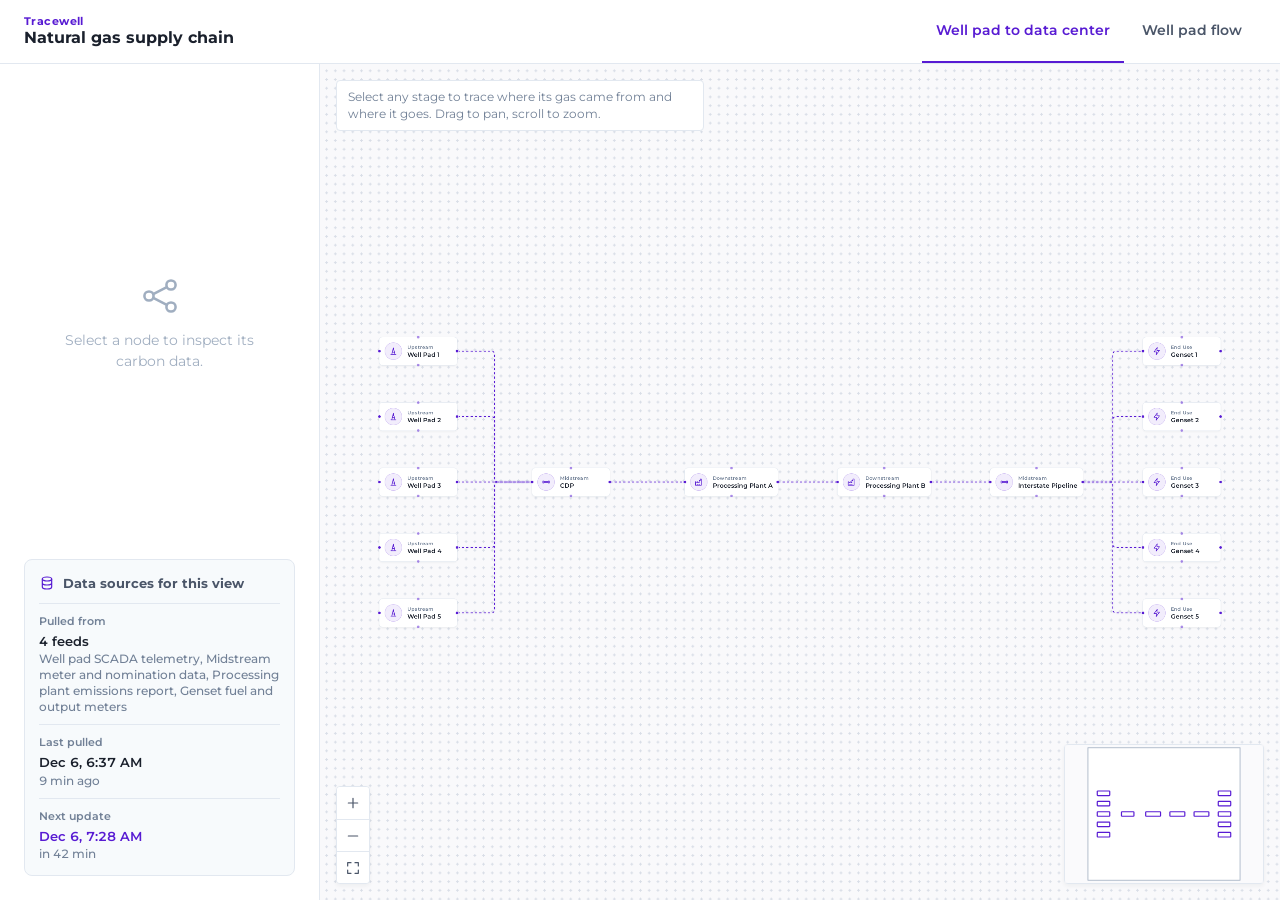
==== index.html @ 95843fae "Initial import from Webflow" ====
<!doctype html>
<html lang="en">
<head>
<meta charset="UTF-8" />
<meta name="viewport" content="width=device-width, initial-scale=1, viewport-fit=cover" />
<title>Natural gas supply chain — Tracewell</title>
<link rel="preconnect" href="https://fonts.googleapis.com" />
<link rel="preconnect" href="https://fonts.gstatic.com" crossorigin />
<link href="https://fonts.googleapis.com/css2?family=Montserrat:wght@400;500;600;700;800&display=swap" rel="stylesheet" />
<link rel="stylesheet" href="assets/tokens.css" />
<link rel="stylesheet" href="assets/twsc.css" />
</head>
<body data-twsc-standalone>
<div id="twsc-root"></div>
<script src="assets/twsc.js" defer></script>
</body>
</html>
---- assets/tokens.css ----
/* GENERATED from tokens.json by scripts/build-tokens.mjs. Do not edit by hand. */
#twsc-root {
  --twsc-font: "Montserrat", system-ui, -apple-system, "Segoe UI", Roboto, sans-serif;
  --twsc-bg: #F9F9FB;
  --twsc-surface: #FFFFFF;
  --twsc-surface-2: #F7FAFC;
  --twsc-primary: #581BD3;
  --twsc-primary-soft: rgba(88, 27, 211, 0.08);
  --twsc-primary-line: rgba(88, 27, 211, 0.2);
  --twsc-border: #E2E8F0;
  --twsc-text: #1A202C;
  --twsc-text-2: #4A5568;
  --twsc-muted: #718096;
  --twsc-faint: #A0AEC0;
  --twsc-chip: #EDF2F7;
  --twsc-dot: #D9DEE7;
  --twsc-edge-dim: #CBD2DC;
  --twsc-label-bg: #1A202C;
  --twsc-label-fg: #FFFFFF;
  --twsc-mask: rgba(249, 249, 251, 0.72);
  --twsc-shadow: 0 2px 4px rgba(26, 32, 44, 0.05);
  --twsc-glow: 0 0 15px rgba(88, 27, 211, 0.3);
}
@media (prefers-color-scheme: dark) {
  #twsc-root:not([data-theme="light"]) {
    --twsc-bg: #13111A;
    --twsc-surface: #1C1926;
    --twsc-surface-2: #221F2E;
    --twsc-primary: #9E74FF;
    --twsc-primary-soft: rgba(158, 116, 255, 0.12);
    --twsc-primary-line: rgba(158, 116, 255, 0.3);
    --twsc-border: #2F2B3F;
    --twsc-text: #ECEAF3;
    --twsc-text-2: #BDB8CF;
    --twsc-muted: #9A94AE;
    --twsc-faint: #736D86;
    --twsc-chip: #2A2638;
    --twsc-dot: #2C2839;
    --twsc-edge-dim: #3A3550;
    --twsc-label-bg: #ECEAF3;
    --twsc-label-fg: #13111A;
    --twsc-mask: rgba(19, 17, 26, 0.72);
    --twsc-shadow: 0 2px 4px rgba(0,0,0,0.3);
    --twsc-glow: 0 0 16px rgba(158,116,255,0.35);
  }
}
#twsc-root[data-theme="dark"] {
  --twsc-bg: #13111A;
  --twsc-surface: #1C1926;
  --twsc-surface-2: #221F2E;
  --twsc-primary: #9E74FF;
  --twsc-primary-soft: rgba(158, 116, 255, 0.12);
  --twsc-primary-line: rgba(158, 116, 255, 0.3);
  --twsc-border: #2F2B3F;
  --twsc-text: #ECEAF3;
  --twsc-text-2: #BDB8CF;
  --twsc-muted: #9A94AE;
  --twsc-faint: #736D86;
  --twsc-chip: #2A2638;
  --twsc-dot: #2C2839;
  --twsc-edge-dim: #3A3550;
  --twsc-label-bg: #ECEAF3;
  --twsc-label-fg: #13111A;
  --twsc-mask: rgba(19, 17, 26, 0.72);
  --twsc-shadow: 0 2px 4px rgba(0,0,0,0.3);
  --twsc-glow: 0 0 16px rgba(158,116,255,0.35);
}
---- assets/twsc.css ----
/* Tracewell — natural gas supply chain prototype styles.
   Every rule is scoped to #twsc-root so it can't leak into a host site like Webflow. */
/* Isolation: reset host-site styles on every element this widget uses */
#twsc-root { all: initial; display: block; box-sizing: border-box; font-family: var(--twsc-font); color: var(--twsc-text);
  background: var(--twsc-bg); -webkit-font-smoothing: antialiased; line-height: 1.5; font-size: 16px; text-align: left; }
#twsc-root *, #twsc-root *::before, #twsc-root *::after { box-sizing: border-box; }
#twsc-root :is(div, header, nav, section, aside, p, h1, h2, h3, h4, ul, li, dl, dt, dd, span, small, strong, b, i, a, button, input) {
  margin: 0; padding: 0; border: 0; background: none; box-shadow: none; outline: 0; float: none; position: static;
  width: auto; height: auto; min-width: 0; max-width: none; min-height: 0; max-height: none;
  font: inherit; color: inherit; line-height: inherit; letter-spacing: normal; text-transform: none; text-decoration: none;
  text-align: inherit; text-shadow: none; opacity: 1; transform: none; filter: none; border-radius: 0; list-style: none;
  visibility: visible; transition: none; animation: none; overflow: visible; z-index: auto;
  top: auto; right: auto; bottom: auto; left: auto; flex: 0 1 auto; flex-direction: row; flex-wrap: nowrap; order: 0;
  justify-content: normal; align-items: normal; align-self: auto; gap: normal; grid-template-columns: none; white-space: normal;
  vertical-align: baseline; clip-path: none; }
#twsc-root :is(div, header, nav, section, aside, p, h1, h2, h3, h4, dl, dt, dd, ul, li) { display: block; }
#twsc-root :is(span, small, strong, b, a) { display: inline; }
#twsc-root :is(strong, b) { font-weight: 700; }
#twsc-root button { display: inline-block; cursor: pointer; -webkit-appearance: none; appearance: none; }
#twsc-root svg { display: inline-block; overflow: visible; max-width: none; max-height: none; fill: none; stroke: none; vertical-align: baseline; }
#twsc-root svg * { fill: none; stroke: none; }
#twsc-root svg.twsc-i * { stroke: currentColor; }
#twsc-root [hidden] { display: none !important; }
#twsc-root :focus-visible { outline: 2px solid var(--twsc-primary); outline-offset: 2px; }

/* Design tokens (colors, shadows, font) live in tokens.json → assets/tokens.css.
   Only layout-level root settings stay here. */
#twsc-root { box-sizing: border-box; padding-top: env(safe-area-inset-top, 0px); padding-bottom: env(safe-area-inset-bottom, 0px); color-scheme: light; }
@media (prefers-color-scheme: dark) { #twsc-root:not([data-theme="light"]) { color-scheme: dark; } }
#twsc-root[data-theme="dark"] { color-scheme: dark; }
#twsc-root *, #twsc-root *::before, #twsc-root *::after { box-sizing: inherit; }
#twsc-root [hidden] { display: none !important; }
#twsc-root button { font: inherit; color: inherit; cursor: pointer; }
#twsc-root :focus-visible { outline: 2px solid var(--twsc-primary); outline-offset: 2px; }
#twsc-root svg.twsc-i { width: 20px; height: 20px; fill: none; stroke: currentColor; stroke-width: 1.8; stroke-linecap: round; stroke-linejoin: round; flex: none; }
#twsc-root .twsc-app { display: flex; flex-direction: column; height: 100%; }
/* Header */
#twsc-root .twsc-topbar {
  display: flex; align-items: center; justify-content: space-between; gap: 16px;
  height: 64px; padding: 0 24px; background: var(--twsc-surface); border-bottom: 1px solid var(--twsc-border); flex: none;
}
#twsc-root .twsc-brand { display: flex; flex-direction: column; min-width: 0; }
#twsc-root .twsc-brand small { color: var(--twsc-primary); font-size: 0.68rem; font-weight: 700; letter-spacing: 0.04em; line-height: 1.2; }
#twsc-root .twsc-brand strong { font-size: 1rem; font-weight: 700; line-height: 1.25; white-space: nowrap; }
#twsc-root .twsc-tabs { display: flex; gap: 4px; overflow-x: auto; scrollbar-width: none; align-self: stretch; }
#twsc-root .twsc-tabs::-webkit-scrollbar { display: none; }
#twsc-root .twsc-tab {
  background: none; border: 0; border-bottom: 2px solid transparent; padding: 0 14px;
  color: var(--twsc-text-2); font-weight: 600; font-size: 0.9rem; white-space: nowrap;
}
#twsc-root .twsc-tab:hover { color: var(--twsc-primary); }
#twsc-root .twsc-tab[aria-selected="true"] { color: var(--twsc-primary); border-bottom-color: var(--twsc-primary); }
#twsc-root .twsc-main { flex: 1; display: flex; min-height: 0; position: relative; }
/* Inspector */
#twsc-root .twsc-inspector {
  width: 320px; flex: none; background: var(--twsc-surface); border-right: 1px solid var(--twsc-border);
  overflow-y: auto; position: relative;
}
#twsc-root .twsc-insp-empty { height: 100%; display: flex; flex-direction: column; align-items: center; justify-content: center; gap: 12px; padding: 32px; text-align: center; color: var(--twsc-faint); }
#twsc-root .twsc-insp-empty svg.twsc-i { width: 44px; height: 44px; stroke-width: 1.4; }
#twsc-root .twsc-insp-empty p { margin: 0; font-size: 0.875rem; line-height: 1.5; max-width: 22ch; }
#twsc-root .twsc-insp { padding: 24px; }
#twsc-root .twsc-insp-close { position: absolute; top: 10px; right: 10px; border: 0; background: none; color: var(--twsc-faint); padding: 8px; border-radius: 6px; display: grid; }
#twsc-root .twsc-insp-close:hover { color: var(--twsc-primary); background: var(--twsc-primary-soft); }
#twsc-root .twsc-insp-kicker { color: var(--twsc-primary); font-size: 0.75rem; font-weight: 700; margin: 0 0 6px; }
#twsc-root .twsc-insp h2 { margin: 0; font-size: 1.45rem; font-weight: 700; line-height: 1.2; padding-right: 28px; }
#twsc-root .twsc-insp-cat { margin: 4px 0 0; color: var(--twsc-text-2); font-size: 0.875rem; }
#twsc-root .twsc-rule { height: 1px; background: var(--twsc-border); margin: 22px 0; }
#twsc-root .twsc-section + .twsc-section { margin-top: 26px; }
#twsc-root .twsc-stat-head { display: flex; align-items: center; gap: 8px; color: var(--twsc-text-2); font-size: 0.82rem; font-weight: 600; margin-bottom: 8px; }
#twsc-root .twsc-stat-head svg.twsc-i { width: 18px; height: 18px; color: var(--twsc-primary); }
#twsc-root .twsc-stat { display: flex; align-items: baseline; gap: 8px; font-variant-numeric: tabular-nums; }
#twsc-root .twsc-stat b { font-size: 1.75rem; font-weight: 700; }
#twsc-root .twsc-stat.twsc-hero b { font-size: 2.6rem; letter-spacing: -0.01em; }
#twsc-root .twsc-stat span { color: var(--twsc-muted); font-size: 0.85rem; }
#twsc-root .twsc-stat-pair { display: grid; grid-template-columns: 1fr 1fr; gap: 16px; }
#twsc-root .twsc-trace { padding: 14px; border-radius: 8px; background: var(--twsc-primary-soft); border: 1px solid var(--twsc-primary-line); }
#twsc-root .twsc-trace p { margin: 0 0 10px; font-size: 0.78rem; color: var(--twsc-text-2); line-height: 1.5; }
#twsc-root .twsc-chips { display: flex; flex-wrap: wrap; gap: 6px; }
#twsc-root .twsc-chip { font-size: 0.7rem; padding: 4px 8px; border-radius: 999px; background: var(--twsc-chip); color: var(--twsc-text); border: 0; }
#twsc-root button.twsc-chip:hover { background: var(--twsc-primary-soft); color: var(--twsc-primary); }
#twsc-root .twsc-status { display: inline-block; padding: 5px 10px; border-radius: 4px; font-size: 0.75rem; font-weight: 700; color: var(--twsc-primary); background: var(--twsc-primary-soft); border: 1px solid var(--twsc-primary); }
#twsc-root .twsc-path-list { list-style: none; margin: 0; padding: 0; border: 1px solid var(--twsc-border); border-radius: 8px; overflow: hidden; }
#twsc-root .twsc-path-list li + li { border-top: 1px solid var(--twsc-border); }
#twsc-root .twsc-path-list button { width: 100%; display: flex; justify-content: space-between; align-items: baseline; gap: 12px; padding: 9px 12px; background: var(--twsc-surface); border: 0; text-align: left; font-size: 0.8rem; }
#twsc-root .twsc-path-list button:hover { background: var(--twsc-primary-soft); }
#twsc-root .twsc-path-list .twsc-pl-name { font-weight: 600; }
#twsc-root .twsc-path-list .twsc-pl-name small { display: block; color: var(--twsc-muted); font-weight: 500; font-size: 0.7rem; margin-top: 1px; }
#twsc-root .twsc-path-list .twsc-pl-ci { color: var(--twsc-text-2); font-variant-numeric: tabular-nums; white-space: nowrap; }
#twsc-root .twsc-note { font-size: 0.8rem; color: var(--twsc-text-2); line-height: 1.55; margin: 0; }
#twsc-root .twsc-source { margin-top: 28px; padding: 14px 14px 4px; background: var(--twsc-surface-2); border: 1px solid var(--twsc-border); border-radius: 8px; }
#twsc-root .twsc-source h3 { display: flex; align-items: center; gap: 8px; margin: 0 0 10px; font-size: 0.8rem; font-weight: 700; color: var(--twsc-text-2); }
#twsc-root .twsc-source h3 svg.twsc-i { width: 16px; height: 16px; color: var(--twsc-primary); }
#twsc-root .twsc-source dl { margin: 0; }
#twsc-root .twsc-source dl > div { padding: 9px 0; border-top: 1px solid var(--twsc-border); }
#twsc-root .twsc-source dt { font-size: 0.7rem; font-weight: 600; color: var(--twsc-muted); margin-bottom: 2px; }
#twsc-root .twsc-source dd { margin: 0; font-size: 0.82rem; font-weight: 600; color: var(--twsc-text); line-height: 1.4; font-variant-numeric: tabular-nums; }
#twsc-root .twsc-source dd small { display: block; font-weight: 500; color: var(--twsc-muted); font-size: 0.72rem; margin-top: 1px; }
#twsc-root .twsc-source dd.twsc-due { color: var(--twsc-primary); }
#twsc-root .twsc-insp-rest { display: flex; flex-direction: column; height: 100%; padding: 24px; }
#twsc-root .twsc-insp-rest .twsc-insp-empty { flex: 1; height: auto; padding: 16px 8px; }
#twsc-root .twsc-insp-rest .twsc-source { margin-top: 0; }
/* Canvas */
#twsc-root .twsc-canvas {
  flex: 1; position: relative; overflow: hidden; background-color: var(--twsc-bg);
  background-image: radial-gradient(circle, var(--twsc-dot) 1px, transparent 1.2px);
  touch-action: none; cursor: grab; user-select: none; -webkit-user-select: none; min-width: 0;
}
#twsc-root .twsc-canvas.twsc-panning { cursor: grabbing; }
#twsc-root .twsc-world { position: absolute; left: 0; top: 0; transform-origin: 0 0; will-change: transform; }
#twsc-root .twsc-edges { position: absolute; left: 0; top: 0; width: 1px; height: 1px; overflow: visible; pointer-events: none; }
#twsc-root .twsc-edge { fill: none; stroke: var(--twsc-primary); stroke-width: 2; transition: stroke-width .2s, opacity .2s; filter: drop-shadow(0 0 2px rgba(88, 27, 211, 0.2)); }
#twsc-root .twsc-edge.twsc-animated { stroke-dasharray: 5; animation: twsc-dashdraw .5s linear infinite; }
#twsc-root .twsc-edge.twsc-lit { stroke-width: 3; }
#twsc-root .twsc-edge.twsc-dim { stroke: var(--twsc-edge-dim); stroke-width: 1.25; animation: none; stroke-dasharray: none; filter: none; }
@keyframes twsc-dashdraw { from { stroke-dashoffset: 10; } }
#twsc-root .twsc-elabel {
  position: absolute; transform: translate(-50%, -50%); background: var(--twsc-label-bg); color: var(--twsc-label-fg);
  font-size: 10px; font-weight: 700; padding: 2px 5px; border-radius: 2px; white-space: nowrap; pointer-events: none; transition: opacity .2s;
}
#twsc-root .twsc-elabel.twsc-dim { opacity: 0.3; }
#twsc-root .twsc-node { position: absolute; transition: opacity .2s, box-shadow .25s, border-color .25s; }
#twsc-root .twsc-node.twsc-dim { opacity: 0.35; }
#twsc-root .twsc-node-custom {
  min-width: 180px; padding: 12px; display: flex; align-items: center; gap: 12px; cursor: pointer;
  background: var(--twsc-surface); border: 1px solid var(--twsc-border); border-radius: 8px; box-shadow: var(--twsc-shadow);
}
#twsc-root .twsc-node-custom:hover, #twsc-root .twsc-node-circle:hover { border-color: var(--twsc-primary); }
#twsc-root .twsc-node.twsc-selected { border-color: var(--twsc-primary); box-shadow: var(--twsc-glow); }
#twsc-root .twsc-nc-icon { width: 40px; height: 40px; border-radius: 50%; display: grid; place-items: center; background: var(--twsc-primary-soft); border: 1px solid var(--twsc-primary-line); color: var(--twsc-primary); }
#twsc-root .twsc-nc-cat { color: var(--twsc-muted); font-size: 0.66rem; font-weight: 600; letter-spacing: 0.02em; }
#twsc-root .twsc-nc-label { font-size: 0.875rem; font-weight: 600; line-height: 1.2; white-space: nowrap; }
#twsc-root .twsc-node-circle {
  width: 80px; height: 80px; border-radius: 50%; background: var(--twsc-surface); border: 2px solid var(--twsc-border);
  display: grid; place-items: center; text-align: center; box-shadow: var(--twsc-shadow); cursor: pointer;
  font-size: 0.7rem; font-weight: 700; padding: 0 8px; line-height: 1.2;
}
#twsc-root .twsc-node-blank { width: 10px; height: 10px; pointer-events: none; }
#twsc-root .twsc-handle { position: absolute; width: 8px; height: 8px; border-radius: 50%; background: var(--twsc-primary); border: 1px solid var(--twsc-surface); pointer-events: none; }
#twsc-root .twsc-h-left { left: -4px; top: 50%; margin-top: -4px; }
#twsc-root .twsc-h-right { right: -4px; top: 50%; margin-top: -4px; }
#twsc-root .twsc-h-top { top: -4px; left: 50%; margin-left: -4px; }
#twsc-root .twsc-h-bottom { bottom: -4px; left: 50%; margin-left: -4px; }
#twsc-root .twsc-node-custom .twsc-h-top, #twsc-root .twsc-node-custom .twsc-h-bottom { opacity: 0.5; }
#twsc-root .twsc-node-circle .twsc-handle { width: 6px; height: 6px; }
#twsc-root .twsc-node-circle .twsc-h-left, #twsc-root .twsc-node-circle .twsc-h-right { margin-top: -3px; }
#twsc-root .twsc-node-circle .twsc-h-top, #twsc-root .twsc-node-circle .twsc-h-bottom { margin-left: -3px; }
#twsc-root .twsc-node-circle .twsc-h-left { left: -4px; }
#twsc-root .twsc-node-circle .twsc-h-right { right: -4px; }
#twsc-root .twsc-node-circle .twsc-h-top { top: -4px; }
#twsc-root .twsc-node-circle .twsc-h-bottom { bottom: -4px; }
/* Canvas UI */
#twsc-root .twsc-controls { position: absolute; left: 16px; bottom: 16px; display: flex; flex-direction: column; background: var(--twsc-surface); border: 1px solid var(--twsc-border); border-radius: 4px; overflow: hidden; box-shadow: var(--twsc-shadow); cursor: default; }
#twsc-root .twsc-controls button { width: 32px; height: 32px; display: grid; place-items: center; background: var(--twsc-surface); border: 0; color: var(--twsc-text-2); }
#twsc-root .twsc-controls button + button { border-top: 1px solid var(--twsc-border); }
#twsc-root .twsc-controls button:hover { background: var(--twsc-surface-2); color: var(--twsc-primary); }
#twsc-root .twsc-controls svg.twsc-i { width: 16px; height: 16px; }
#twsc-root .twsc-minimap { position: absolute; right: 16px; bottom: 16px; width: 200px; height: 140px; background: var(--twsc-surface); border: 1px solid var(--twsc-border); border-radius: 4px; box-shadow: var(--twsc-shadow); cursor: pointer; }
#twsc-root .twsc-minimap svg { width: 100%; height: 100%; display: block; overflow: hidden; }
#twsc-root .twsc-hint { position: absolute; top: 16px; left: 16px; font-size: 0.78rem; color: var(--twsc-muted); background: var(--twsc-surface); border: 1px solid var(--twsc-border); padding: 7px 11px; border-radius: 4px; max-width: 46ch; line-height: 1.4; cursor: default; }
@media (max-width: 900px) {
  #twsc-root .twsc-topbar { padding: 0 14px; gap: 10px; }
  #twsc-root .twsc-brand strong { font-size: 0.85rem; }
  #twsc-root .twsc-tab { padding: 0 10px; font-size: 0.8rem; }
  #twsc-root .twsc-inspector { position: absolute; left: 0; right: 0; bottom: 0; width: auto; max-height: 55%; z-index: 20; border-right: 0; border-top: 1px solid var(--twsc-border); box-shadow: 0 -8px 24px rgba(0,0,0,0.08); }
  #twsc-root .twsc-inspector.twsc-is-empty { display: none; }
  #twsc-root .twsc-minimap, #twsc-root .twsc-hint { display: none; }
}
@media (max-width: 560px) {
  #twsc-root .twsc-brand { display: none; }
  #twsc-root .twsc-topbar { justify-content: flex-start; }
}
@media (prefers-reduced-motion: reduce) {
  #twsc-root .twsc-edge.twsc-animated { animation: none; stroke-dasharray: none; }
  #twsc-root * { transition: none !important; }
}

/* Standalone page only (index.html sets data-twsc-standalone; harmless inside Webflow) */
body[data-twsc-standalone] { margin: 0; overflow: hidden; }
#twsc-root { height: var(--twsc-height, 100vh); height: var(--twsc-height, 100dvh); }
#twsc-root .twsc-app { height: 100%; }
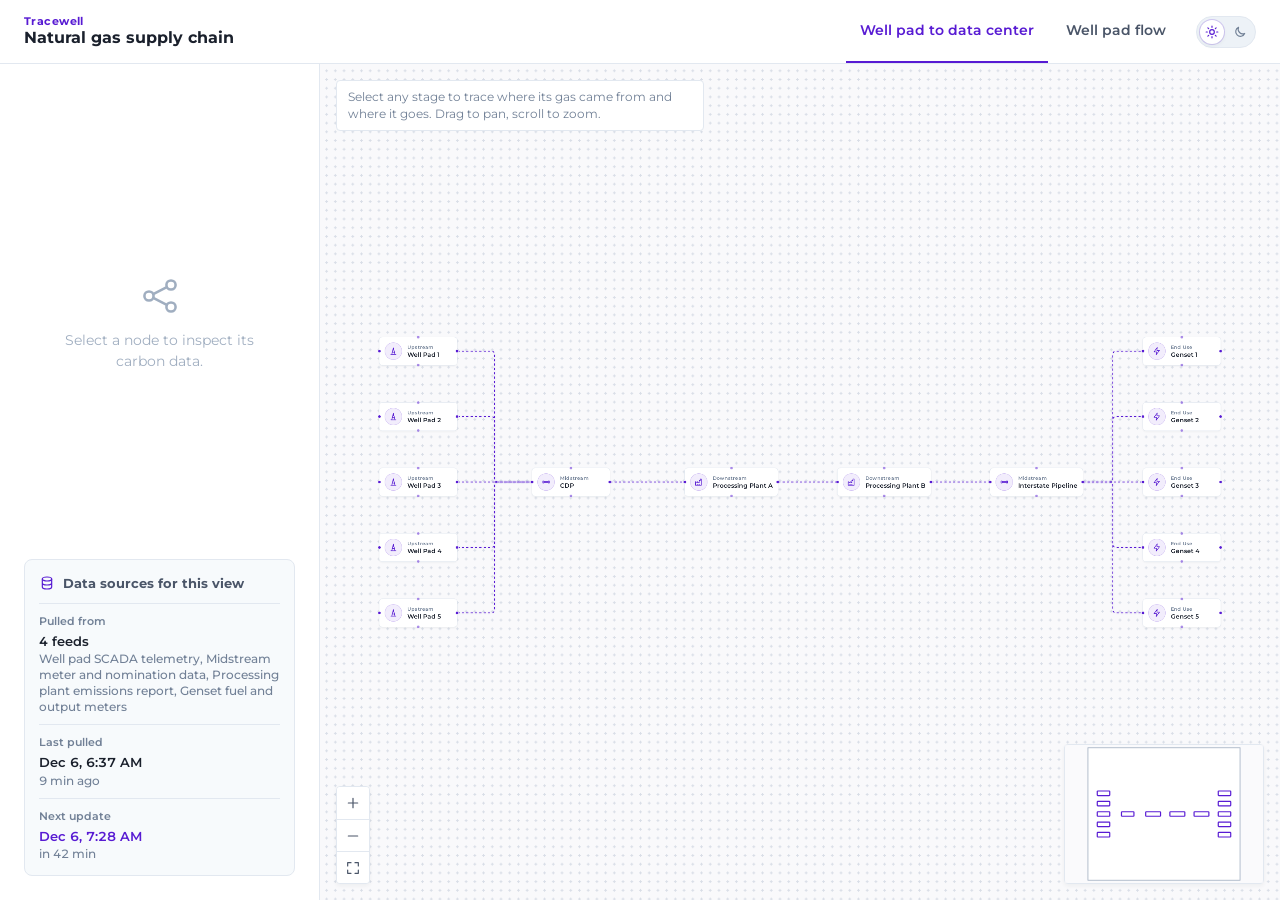
==== commit db759ac6: "Theme update" ====
--- a/index.html
+++ b/index.html
@@ -12,6 +12,8 @@
 </head>
 <body data-twsc-standalone>
 <div id="twsc-root"></div>
+<!-- Apply the saved theme before first paint (light is the default). twsc.js keeps it in sync after that. -->
+<script>try{var t=localStorage.getItem('twsc-theme');if(t==='dark'||t==='light')document.getElementById('twsc-root').dataset.theme=t}catch(e){}</script>
 <script src="assets/twsc.js" defer></script>
 </body>
 </html>
--- a/assets/tokens.css
+++ b/assets/tokens.css
@@ -1,5 +1,7 @@
 /* GENERATED from tokens.json by scripts/build-tokens.mjs. Do not edit by hand. */
+/* Default theme: light. Set data-theme="dark" on #twsc-root (the theme toggle does this) to switch. */
 #twsc-root {
+  color-scheme: light;
   --twsc-font: "Montserrat", system-ui, -apple-system, "Segoe UI", Roboto, sans-serif;
   --twsc-bg: #F9F9FB;
   --twsc-surface: #FFFFFF;
@@ -21,30 +23,8 @@
   --twsc-shadow: 0 2px 4px rgba(26, 32, 44, 0.05);
   --twsc-glow: 0 0 15px rgba(88, 27, 211, 0.3);
 }
-@media (prefers-color-scheme: dark) {
-  #twsc-root:not([data-theme="light"]) {
-    --twsc-bg: #13111A;
-    --twsc-surface: #1C1926;
-    --twsc-surface-2: #221F2E;
-    --twsc-primary: #9E74FF;
-    --twsc-primary-soft: rgba(158, 116, 255, 0.12);
-    --twsc-primary-line: rgba(158, 116, 255, 0.3);
-    --twsc-border: #2F2B3F;
-    --twsc-text: #ECEAF3;
-    --twsc-text-2: #BDB8CF;
-    --twsc-muted: #9A94AE;
-    --twsc-faint: #736D86;
-    --twsc-chip: #2A2638;
-    --twsc-dot: #2C2839;
-    --twsc-edge-dim: #3A3550;
-    --twsc-label-bg: #ECEAF3;
-    --twsc-label-fg: #13111A;
-    --twsc-mask: rgba(19, 17, 26, 0.72);
-    --twsc-shadow: 0 2px 4px rgba(0,0,0,0.3);
-    --twsc-glow: 0 0 16px rgba(158,116,255,0.35);
-  }
-}
 #twsc-root[data-theme="dark"] {
+  color-scheme: dark;
   --twsc-bg: #13111A;
   --twsc-surface: #1C1926;
   --twsc-surface-2: #221F2E;
--- a/assets/twsc.css
+++ b/assets/twsc.css
@@ -25,9 +25,8 @@
 
 /* Design tokens (colors, shadows, font) live in tokens.json → assets/tokens.css.
    Only layout-level root settings stay here. */
-#twsc-root { box-sizing: border-box; padding-top: env(safe-area-inset-top, 0px); padding-bottom: env(safe-area-inset-bottom, 0px); color-scheme: light; }
-@media (prefers-color-scheme: dark) { #twsc-root:not([data-theme="light"]) { color-scheme: dark; } }
-#twsc-root[data-theme="dark"] { color-scheme: dark; }
+#twsc-root { box-sizing: border-box; padding-top: env(safe-area-inset-top, 0px); padding-bottom: env(safe-area-inset-bottom, 0px); }
+/* color-scheme is set per theme in tokens.css */
 #twsc-root *, #twsc-root *::before, #twsc-root *::after { box-sizing: inherit; }
 #twsc-root [hidden] { display: none !important; }
 #twsc-root button { font: inherit; color: inherit; cursor: pointer; }
@@ -50,6 +49,26 @@
 }
 #twsc-root .twsc-tab:hover { color: var(--twsc-primary); }
 #twsc-root .twsc-tab[aria-selected="true"] { color: var(--twsc-primary); border-bottom-color: var(--twsc-primary); }
+/* Theme toggle: a switch with the sun (light) on the left and the moon (dark) on the right.
+   The thumb sits under whichever theme is active. aria-checked="true" means dark. */
+#twsc-root .twsc-tabs { margin-left: auto; }
+#twsc-root .twsc-theme {
+  position: relative; display: inline-flex; align-items: center; justify-content: space-between; flex: none;
+  width: 60px; height: 32px; padding: 0 8px; border-radius: 999px;
+  background: var(--twsc-chip); border: 1px solid var(--twsc-border); color: var(--twsc-muted);
+  transition: border-color 0.15s ease;
+}
+#twsc-root .twsc-theme:hover { border-color: var(--twsc-primary-line); }
+#twsc-root .twsc-theme:focus-visible { outline-offset: 3px; }
+#twsc-root .twsc-theme-thumb {
+  position: absolute; top: 3px; left: 3px; width: 24px; height: 24px; border-radius: 50%;
+  display: block; background: var(--twsc-surface); box-shadow: var(--twsc-shadow), 0 0 0 1px var(--twsc-primary-line);
+  transition: transform 0.2s ease;
+}
+#twsc-root .twsc-theme[aria-checked="true"] .twsc-theme-thumb { transform: translateX(28px); }
+#twsc-root .twsc-theme svg.twsc-i { position: relative; z-index: 1; width: 14px; height: 14px; stroke-width: 2; transition: color 0.2s ease; }
+#twsc-root .twsc-theme[aria-checked="false"] .twsc-theme-sun,
+#twsc-root .twsc-theme[aria-checked="true"] .twsc-theme-moon { color: var(--twsc-primary); }
 #twsc-root .twsc-main { flex: 1; display: flex; min-height: 0; position: relative; }
 /* Inspector */
 #twsc-root .twsc-inspector {
@@ -169,6 +188,8 @@
 @media (max-width: 560px) {
   #twsc-root .twsc-brand { display: none; }
   #twsc-root .twsc-topbar { justify-content: flex-start; }
+  #twsc-root .twsc-tabs { margin-left: 0; }
+  #twsc-root .twsc-theme { margin-left: auto; }
 }
 @media (prefers-reduced-motion: reduce) {
   #twsc-root .twsc-edge.twsc-animated { animation: none; stroke-dasharray: none; }
